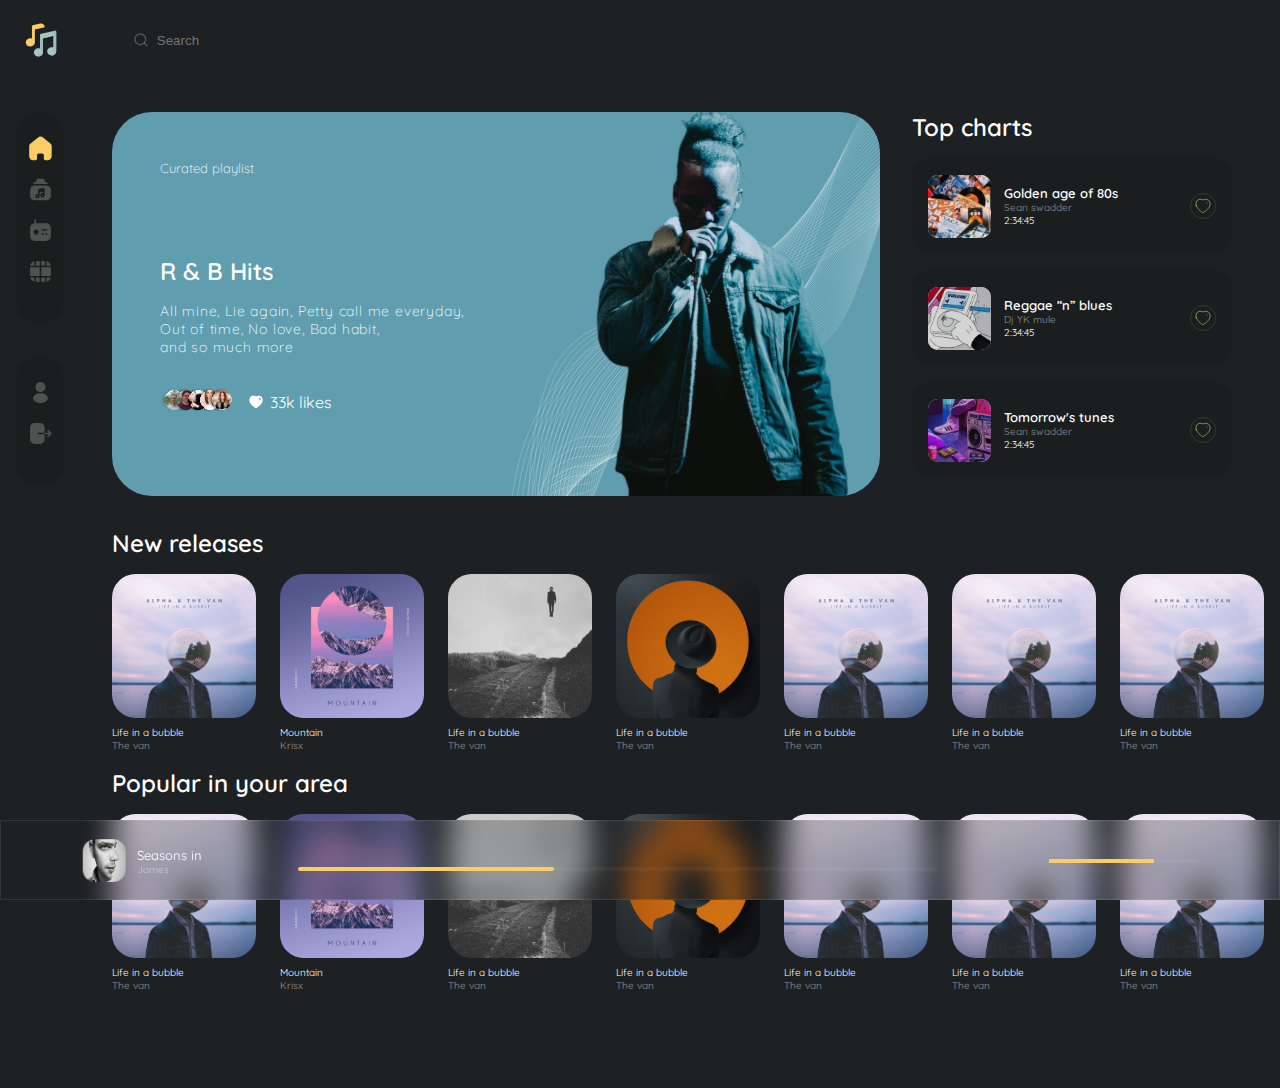
==== index.html @ 2ac87c13 "u" ====
<!DOCTYPE html>
<html lang="en">
<head>
    <meta charset="UTF-8">
    <meta name="viewport" content="width=device-width, initial-scale=1.0">
    <link rel="stylesheet" href="assets/css/style.css">
    <link rel="preconnect" href="https://fonts.googleapis.com">
    <link rel="preconnect" href="https://fonts.gstatic.com" crossorigin>
    <link href="https://fonts.googleapis.com/css2?family=Cabin:ital,wght@0,400;0,500;0,600;0,700;1,400;1,500;1,600;1,700&family=Quicksand:wght@300;400;500;600;700&display=swap" rel="stylesheet">
    <link rel="stylesheet" href="https://unicons.iconscout.com/release/v4.0.8/css/line.css">
    <title>zug music</title>
</head>
<body>
    
    <header class="flex">
        <img src="assets/img/logo.svg" alt="logo" width="34px" height="34px" class="logo">

        
        <div class="search-tab">
            <img src="assets/img/search.svg" alt="search-icon" width="16px" height="16px" class="search-icon">
            <input type="text" placeholder="Search" class="search-text">
        </div>
        <div class="menu-icon" id="menu-btn">
            <div class="menu-bar"></div>
            <div class="menu-bar"></div>
        </div>
    </header>

    <!-- Nav -->

    <nav id="nav" class="navhidden">
        <ul class="nav-top">
            <li class="flex"> <img src="assets/img/home-icon.svg" alt=""> <span class="menu-text"> Home </span>  </li>

            <li class="flex"> <img src="assets/img/playlist.svg" alt=""> <span class="menu-text"> My Collections </span> </li>

            <li class="flex"> <img src="assets/img/radio.svg" alt=""> <span class="menu-text"> Radio </span> </li>

            <li class="flex"> <img src="assets/img/videos.svg" alt="" 
                class="last-img">  <span class="menu-text"> Music Videos </span> </li>

        </ul>

        <ul class="nav-profile">
            <li class="flex"> <img src="assets/img/profile.svg" alt=""> <span class="menu-text"> Profile </span> </li>

            <li class="flex"> <img src="assets/img/Logout.svg" alt="" 
                class="last-img"> <span class="menu-text"> Log out </span> </li>
        </ul>

    </nav>



    <div class="container-home flex">

        <div class="curated-playlist">

            

                
                <p class="sub-title"> Curated playlist </p>

                <h2 class="title"> R & B Hits </h2>

                <p class="text"> All mine, Lie again, Petty call me everyday, <br> Out of time, No love, Bad habit,
                <br> and so much more </p>
                

                <div class="likes-wrap flex">
                    <div class="images-wrap">

                        <img src="assets/img/Ellipse 2.svg" alt="">
                        <img src="assets/img/Ellipse 3.svg" alt="">
                        <img src="assets/img/Ellipse 4.svg" alt="">
                        <img src="assets/img/Ellipse 5.svg" alt="">
                        <img src="assets/img/Ellipse 6.svg" alt="">

                    </div>

                    <div class="heart-wrap flex">
                        <img src="assets/img/Heart.svg" alt="" class="love-icon">

                        <p class="likes-text"> 33k likes </p>

                    </div>
                    
                    
                </div>

                    
                <img src="assets/img/home-img.svg" alt="" class="img-home">



        </div>

        <div class="top-charts">

            <h2> Top charts </h2>

            <div class="charts-container" id="chartsContainer">

                <div class="charts-wrap flex">

                    <div class="flex .song-info-wrap">
                        <img src="assets/img/chart-img1.svg" alt="">
    
                        <div class="song-info">
                            <h4 class="chart-song-title"> Golden age of 80s </h4>
                            <p class="singer"> Sean swadder </p>
                            <div class="song-length"> 2:34:45 </div>
                        </div>
                    </div>
                    
    
                    <div class="heart-wrap-strokes grid">
    
                        <img src="/assets/img/heart-orange-strokes.svg" alt="">
    
                    </div>
                    
    
                </div>
    
                <div class="charts-wrap flex">
    
                    <div class="flex .song-info-wrap">
                        <img src="assets/img/chart-img2.svg" alt="">
    
                        <div class="song-info">
                            <h4 class="chart-song-title"> Reggae “n” blues </h4>
                            <p class="singer"> Dj YK mule </p>
                            <div class="song-length"> 2:34:45 </div>
                        </div>
                    </div>
                    
    
                    <div class="heart-wrap-strokes grid">
    
                        <img src="/assets/img/heart-orange-strokes.svg" alt="">
    
                    </div>
                    
    
                </div>
    
                <div class="charts-wrap flex">
    
                    <div class="flex .song-info-wrap">
                        <img src="assets/img/chart-img3.svg" alt="">
    
                        <div class="song-info">
                            <h4 class="chart-song-title"> Tomorrow's tunes </h4>
                            <p class="singer"> Sean swadder </p>
                            <div class="song-length"> 2:34:45 </div>
                        </div>
                    </div>
                    
    
                    <div class="heart-wrap-strokes grid">
    
                        <img src="/assets/img/heart-orange-strokes.svg" alt="">
    
                    </div>
                    
    
                </div>


            </div>

           
        </div>


    </div>


    <div class="container-home new-release">
        <h2>New releases</h2>

        <div class="songs-container flex">

            <div class="song-wrap">

                <div class="song-img"></div>

                <p class="song-title"> Life in a bubble</p>

                <p class="artist">The van</p>

            </div>

            <div class="song-wrap">

                <div class="song-img2"></div>

                <p class="song-title"> Mountain </p>

                <p class="artist">Krisx</p>

            </div>

            <div class="song-wrap">

                <div class="song-img3"></div>

                <p class="song-title"> Life in a bubble</p>

                <p class="artist">The van</p>

            </div> <div class="song-wrap">

                <div class="song-img4"></div>

                <p class="song-title"> Life in a bubble</p>

                <p class="artist">The van</p>

            </div>

            <div class="song-wrap">

                <div class="song-img"></div>

                <p class="song-title"> Life in a bubble</p>

                <p class="artist">The van</p>

            </div>

            <div class="song-wrap">

                <div class="song-img"></div>

                <p class="song-title"> Life in a bubble</p>

                <p class="artist">The van</p>

            </div>

            <div class="song-wrap">

                <div class="song-img"></div>

                <p class="song-title"> Life in a bubble</p>

                <p class="artist">The van</p>

            </div>

            <div class="song-wrap">

                <div class="song-img"></div>

                <p class="song-title"> Life in a bubble</p>

                <p class="artist">The van</p>

            </div>

            

        </div>
    </div>

    <div class="container-home new-release pb">
        <h2> Popular in your area </h2>

        <div class="songs-containers flex">

            <div class="song-wrap">

                <div class="song-img"></div>

                <p class="song-title"> Life in a bubble</p>

                <p class="artist">The van</p>

            </div>

            <div class="song-wrap">

                <div class="song-img2"></div>

                <p class="song-title"> Mountain </p>

                <p class="artist">Krisx</p>

            </div>

            <div class="song-wrap">

                <div class="song-img3"></div>

                <p class="song-title"> Life in a bubble</p>

                <p class="artist">The van</p>

            </div> <div class="song-wrap">

                <div class="song-img4"></div>

                <p class="song-title"> Life in a bubble</p>

                <p class="artist">The van</p>

            </div>

            <div class="song-wrap">

                <div class="song-img"></div>

                <p class="song-title"> Life in a bubble</p>

                <p class="artist">The van</p>

            </div>

            <div class="song-wrap">

                <div class="song-img"></div>

                <p class="song-title"> Life in a bubble</p>

                <p class="artist">The van</p>

            </div>

            <div class="song-wrap">

                <div class="song-img"></div>

                <p class="song-title"> Life in a bubble</p>

                <p class="artist">The van</p>

            </div>

            <div class="song-wrap">

                <div class="song-img"></div>

                <p class="song-title"> Life in a bubble</p>

                <p class="artist">The van</p>

            </div>

            

        </div>
    </div>


    <div class="music-player">

        <div class="player-song-details flex">
            
            <div class="partist-wrap flex">

                <img src="assets/img/player-img.svg" alt="" class="player-img">

                <div class="playlist-song-info">
                    <p class="psong-name">
                        Seasons in
                    </p>
                    <p class="partist">
                        James
                    </p>
                </div>
            
            </div>

            <div class="player-btns-wrap">
                <div class="player-btns flex">


                <i class="uil uil-arrow-random player-icon"></i>
                <i class="uil uil-step-backward player-icon"></i>
                <i class="uil uil-play"></i>
                <i class="uil uil-skip-forward player-icon"></i>
                <i class="uil uil-repeat"></i>

                </div>
                

                <div class="progress-bar">
                    <div class="progress"></div>
                </div>
            </div>

            <div class="volume flex">
                <i class="uil uil-volume"></i>
                <div class="volume-progress-bar">
                    <div class="volume-progress"></div>
                </div>
            </div>
            
            
        </div>


    </div>

    <script src="assets/js/main.js"></script>

</body>
</html>
---- assets/css/style.css ----
/*==================== VARIABLES CSS ====================*/
:root {
    --header-height: 3rem;

    /*========== Colors ==========*/

    --dark-color: #1D2123;
    --dark-alt-color:  #1A1E1F;
    --light-color: #EFEEE0;
    --secondary-color: #FACD66;
    --white-color: #FFFFFF;
    --blue-color: #609EAF;
    /* --title-color: ;
    --text-color: ;
    --text-color-light: ;
    --input-color:  ;
    --body-color:  ;
    --container-color: #fff;
    --scroll-bar-color:  ;
    --scroll-thumb-color:  ; */

    /*========== Font and typography ==========*/
    --body-font: 'Quicksand', sans-serif;

    /* font-family: 'Cabin', sans-serif; */


    /* .5rem = 8px, 1rem = 16px, 1.5rem = 24px ... */
    --big-font-size: 2rem;
    --h1-font-size: 1.5rem;
    --h2-font-size: 1.25rem;
    --h3-font-size: 1.125rem;
    --normal-font-size: .938rem;
    --small-font-size: .813rem;
    --smaller-font-size: .75rem;

    /*========== Font weight ==========*/
    --font-medium: 500;
    --font-semi-bold: 600;

    /*========== Margenes Bottom ==========*/
    /* .25rem = 4px, .5rem = 8px, .75rem = 12px ... */
    --mb-0-25: .25rem;
    --mb-0-5: .5rem;
    --mb-0-75: .75rem;
    --mb-1: 1rem;
    --mb-1-5: 1.5rem;
    --mb-2: 2rem;
    --mb-2-5: 2.5rem;
    --mb-3: 3rem;

    /*========== z index ==========*/
    --z-tooltip: 10;
    --z-fixed: 100;
    --z-modal: 1000;
}

/* Font size for large devices */
@media screen and (min-width: 968px) {
    :root {
        --big-font-size: 3rem;
        --h1-font-size: 2.25rem;
        --h2-font-size: 1.5rem;
        --h3-font-size: 1.25rem;
        --normal-font-size: 1rem;
        --small-font-size: .875rem;
        --smaller-font-size: .813rem;
    }
}

/*==================== BASE ====================*/
* {
    box-sizing: border-box;
    padding: 0;
    margin: 0;
  }
  
  html {
    scroll-behavior: smooth;
  }
  
  body {
    margin: 0 0 0 0;
    font-family: var(--body-font);
    font-size: var(--normal-font-size);
    background-color: var(--dark-color);
    color: var(--white-color);
    overflow-x: hidden;
  }
  
  h1, h2, h3, h4 {
    color: var(--white-color);
    font-weight: var(--font-semi-bold);
  }
  
  ul {
    list-style: none;
  }
  
  a {
    text-decoration: none;
  }
  
  img {
    max-width: 100%;
    height: auto;
  }


/*==================== SCROLLBAR ====================*/



/* For Webkit browsers (Chrome, Safari) */
body::-webkit-scrollbar {
    width: 6px; /* Width of the scrollbar */
    height: 10px;
}

body::-webkit-scrollbar-thumb {
    background-color: #000; /* Color of the scrollbar thumb */
    border-radius: 6px; /* Border radius of the scrollbar thumb */
    height: 30px; /* Adjust the height of the scrollbar thumb */
}

body::-webkit-scrollbar-track {
    background-color: var(--dark-alt-color); /* Color of the scrollbar track */
    border-radius: 6px; /* Border radius of the scrollbar track */
}





/*==================== REUSABLE CSS CLASSES ====================*/

.flex {
    display: flex;
    align-items: center;
}

.grid {
    display: grid;
}



/* header */

header {
    justify-content: space-between;
    padding: 1rem;
}


.logo {
    margin-left: .5rem;
}

.search-tab {
    position: relative;
    display: flex;
    width: 90%;
    height: 3rem;
    align-items: center;
    left: -2rem;
}


@media (max-width: 768px) {
    .logo {
        margin-left: 0;
    }
}

@media (max-width: 1068px) {

    header {
        padding: 1rem 2.5rem;
    }

    .search-tab {
        display: none;
    }
}

@media (max-width: 480px) {
    header {
        padding: 1rem 1.5rem;
    }
}

.search-text {
    position: relative;
    width: 90%;
    height: 3rem;
    background-color: var(--dark-color);
    border: none;
    padding-left: var(--mb-3);
    color: var(--white-color);
}

.search-icon {
    position: absolute;
    z-index: var(--z-tooltip);
    margin-left: var(--mb-1-5);
    cursor: pointer;
}


.menu-bar {
    /* display: inline-block; */
    width: 25px;
    height: 2px;
    border-radius: 2px;
    background-color: #fff;
    margin-bottom: .3rem;
    /* margin: 6px 0; */
  }

  .menu-icon {
    display: flex;
    flex-direction: column;
    align-items: center;
    justify-content: center;
    width: 30px;
    height: 24px;
    cursor: pointer;
    z-index: 10;
}

@media (min-width: 1068px) {
    .menu-icon {
        display: none;
    }
}


/* nav */

nav {
    position: absolute;
}

.nav-top {
    border-radius: 2rem;
    width: 3rem;
    margin: 2rem 0 0 1rem;
    padding: 1.5rem 0;
    place-items: center;
    display: grid;
    background: var(--dark-alt-color);
}

.nav-profile {
    border-radius: 2rem;
    width: 3rem;
    margin: 2rem 0 0 1rem;
    padding: 1.5rem 0;
    place-items: center;
    display: grid;
    background: var(--dark-alt-color);
    /* top: 20rem; */
}


nav li {
    margin-bottom: 1rem;
}

nav img {
    width: 25px;
    height: 25px;
}

.last-img {
    margin-bottom: 0;
}

.menu-text {
    display: none;
}


@media (max-width: 1068px) {
    nav {
        height: 100vh;
        position: absolute;
        top: 0;
        background-color: var(--dark-alt-color);
        width: 100%;
        z-index: 5;
        padding-left: 6rem;
        padding-top: 4rem;
    }

    .navhidden {
        display: none;
    }

    .menu-text {
        display: block;
        padding-left: 1rem;
    }

    .nav-top {
        padding: 0;
        width: auto;
        place-items: flex-start;
    }

    .nav-profile {
        margin: 0rem 0 0 1rem;
        padding: 0;
        width: auto;
        place-items: flex-start;
    }

    nav li {
        margin-bottom: 3rem;
    }
}

@media (max-width: 780px) {
    nav {
        padding-left: 2rem;
        padding-top: 1rem;
    }
}


.container-home {
    position: relative;
    margin-top: 2rem;
    margin-left: 7rem;
    gap: 2rem;
}

.curated-playlist {
    position: relative;
    padding: 3rem;
    border-radius: 2.5rem;
    background: var(--blue-color);
    height: 24rem;
    width: 60vw;
    background-image: url(/assets/img/vector-home-bg.svg);
    background-repeat: no-repeat;
    background-size: contain;
    background-position: 120% 10%;
}


.curated-playlist .sub-title {
    font-weight: 300;
    font-size: var(--smaller-font-size);
    margin-bottom: 5rem;
}

.curated-playlist .title {
    margin-bottom: var(--mb-1);
}

.curated-playlist .text {
    font-size: var(--small-font-size);
    letter-spacing: 0.05rem;
    font-weight: 300;
    margin-bottom: var(--mb-2);
}


.images-wrap img:nth-child(2) {
   position: relative;
   left: -1rem;
}

.images-wrap img:nth-child(3) {
    position: relative;
    left: -2rem;
 }

 .images-wrap img:nth-child(4) {
    position: relative;
    left: -3rem;
 }

 .images-wrap img:nth-child(5) {
    position: relative;
    left: -4rem;
 }


.img-home {
    position: absolute;
    top: 0;
    right: 0;
    height: 24rem;
}


.heart-wrap {
    position: relative;
    left: -3rem;
    gap: .4rem;
}

@media (max-width: 1068px) {
   .container-home {
    flex-direction: column;
    margin: 0;
   }

   .curated-playlist {
    width: 90vw;
    border-radius: 1.5rem;
   }
}

@media (max-width: 1068px) {
    .img-home  {
        display: none;
    }
 }



 @media (max-width: 670px) {
    .curated-playlist {
        position: relative;
        background-image: none;
        padding: 2rem;
    }

    .curated-playlist .text {
        font-size: var(--small-font-size);
        letter-spacing: 0.1rem;
    }

    .curated-playlist .sub-title {
        margin-bottom: 8rem;
    }

    
    
 }

 


/* Top Charts */

/* .curated-playlist {
    position: relative;
    padding: 3rem;
    border-radius: 2.5rem;
    background: var(--blue-color);
    height: 24rem;
    width: 60vw;
    background-image: url(/assets/img/vector-home-bg.svg);
    background-repeat: no-repeat;
    background-size: contain;
    background-position: 120% 10%;
} */


.top-charts {
    height: 24rem;
    width: 25vw;
}

.top-charts h2 {
    margin-bottom: 1rem;
}

.charts-wrap {
    border-radius: 1.25rem;
    padding: 1rem;
    background-color: var(--dark-alt-color);
    height: 6rem;
    justify-content: space-between;
    margin-bottom: var(--mb-1);
}

.heart-wrap-strokes {
    border: 1px solid rgba(255, 255, 255, 0.11);
    border-radius: 50%;
    width: fit-content;
    padding: .2rem;
    display: grid;
}

.song-info {
    font-size: var(--smaller-font-size);
    margin-left: .8rem;
}

.singer {
    color: rgba(255, 255, 255, 0.50);
    font-size: x-small;
}

.song-length {
    font-size: x-small;
}


@media (max-width: 1068px) {

    .top-charts {
        height: auto;
        width: 100%;
        padding: 2rem;
        /* position: relative;
        overflow: hidden; */
         /* Additional styling for the content within the container
    */ } 

}

@media (max-width: 1068px) and (min-width: 480px) {

    .song-info {
        font-size: var(--font-medium);
    }

    .singer {
        font-size: var(--smaller-font-size);
    }

    .song-length {
        font-size: var(--smaller-font-size);
    }

}





    /* .charts-container  {
        
    } */

    /* .charts-container {
        display: grid;
        grid-template-columns: 1fr 1fr 1fr;
        width: 100%;
        overflow-x: scroll;
        overflow: hidden;
        white-space: nowrap; /* Prevent text from wrapping */
        /* padding-right: 2rem;
    } */ 

   
    /* .charts-wrap {
        width: 20.1875rem;
        height: 14.5625rem;
        margin-right: 1rem;
    } */





/* New releases */



.container-home h2 {
    margin-bottom: 1rem;
}

.pb {
    margin-top: 1rem;
    padding-bottom: 6rem;
}

@media (max-width: 768px) {
    .pb {
        padding-bottom: 8rem;
    }
}

@media (max-width: 1068px) {

    .new-release {
        padding-left: 1.5rem;
    }
}

.songs-container {
    /* cursor: grab; */
    overflow: hidden;
    white-space: nowrap;
}

.songs-containers {
    /* cursor: grab; */
    overflow: hidden;
    white-space: nowrap;
}



.song-wrap {
    font-size: x-small;
    padding-left: 1.5rem;
    display: inline-block;
    vertical-align: top;
}

.song-wrap:nth-child(1) {
    padding-left: 0;
}

.song-img {
    height: 9rem;
    width: 9rem;
    background-image: url(/assets/img/song-img1.svg);
    background-repeat: no-repeat;
    background-size: cover;
}



.song-img2 {
    height: 9rem;
    width: 9rem;
    background-image: url(/assets/img/song-img2.svg);
    background-repeat: no-repeat;
    background-size: cover;
}

.song-img3 {
    height: 9rem;
    width: 9rem;
    background-image: url(/assets/img/song-img3.svg);
    background-repeat: no-repeat;
    background-size: cover;
}

.song-img4 {
    height: 9rem;
    width: 9rem;
    background-image: url(/assets/img/song-img4.svg);
    background-repeat: no-repeat;
    background-size: cover;
}

.song-title {
    padding-top: .5rem;
}

.artist {
    color: rgba(255, 255, 255, 0.50);
}

.music-player {
    position: fixed;
    height: 5rem;
    width: 100vw;
    background: rgba(29, 33, 35, 0.30);
    backdrop-filter: blur(15px);
    border: 1px solid #ffffff1a;
    bottom: 0;
    padding: 1rem 5rem;
}




.player-img {
    width: 3rem;
    height: 3rem;
    margin-right: .5rem;
}


.psong-name {
    font-size: small;
}

.partist {
    font-size: x-small;
    color: rgba(255, 255, 255, 0.44);
}

.player-song-details {
  justify-content: space-between;
}

.player-btns {
    justify-content: center;
    padding-bottom: 1rem;
    width: 50vw;
}

.player-btns i {
    padding-right: 1rem;
}


.progress-bar {
    width: 100%;
    height: 4px;
    border-radius: 3.125rem;
    background: rgba(255, 255, 255, 0.04);
}

.progress {
    height: 4px;
    width: 40%;
    border-radius: 3.125rem;
    background: var(--secondary-color);
}

.volume {
    gap: 1rem;
}

.volume-progress-bar {
    width: 150px;
    height: 4px;
    background: rgba(255, 255, 255, 0.04);
}

.volume-progress {
    height: 100%;
    width: 70%; /* Set initial volume */
    background-color: var(--secondary-color);
}
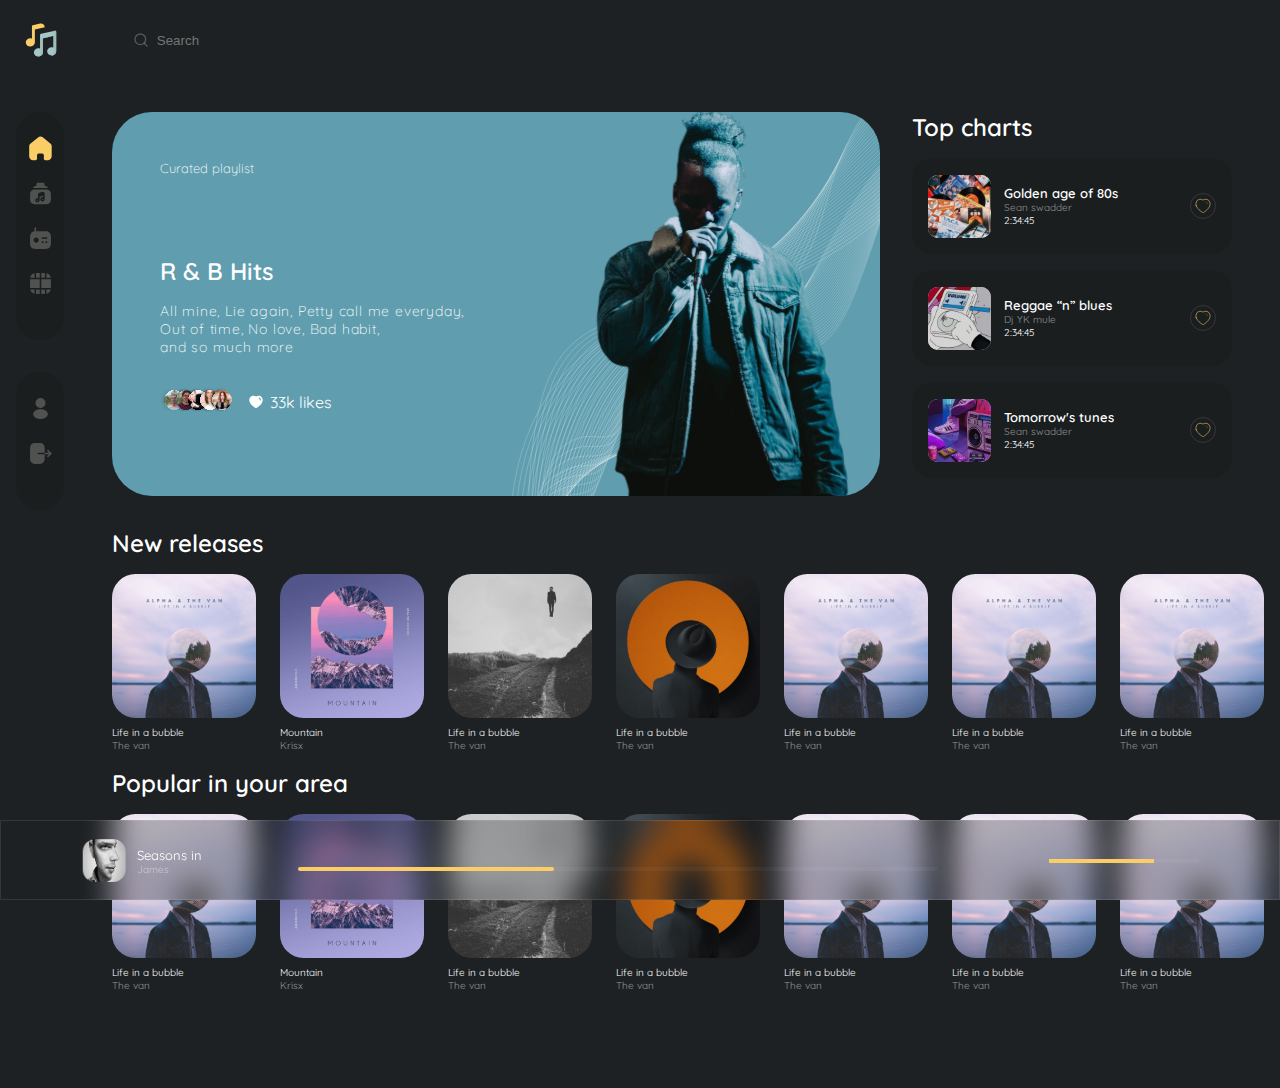
==== commit a93126ec: "added anchor link tags to the side bar nav icons" ====
--- a/index.html
+++ b/index.html
@@ -1,410 +1,343 @@
 <!DOCTYPE html>
 <html lang="en">
-<head>
-    <meta charset="UTF-8">
-    <meta name="viewport" content="width=device-width, initial-scale=1.0">
-    <link rel="stylesheet" href="assets/css/style.css">
-    <link rel="preconnect" href="https://fonts.googleapis.com">
-    <link rel="preconnect" href="https://fonts.gstatic.com" crossorigin>
-    <link href="https://fonts.googleapis.com/css2?family=Cabin:ital,wght@0,400;0,500;0,600;0,700;1,400;1,500;1,600;1,700&family=Quicksand:wght@300;400;500;600;700&display=swap" rel="stylesheet">
-    <link rel="stylesheet" href="https://unicons.iconscout.com/release/v4.0.8/css/line.css">
+  <head>
+    <meta charset="UTF-8" />
+    <meta name="viewport" content="width=device-width, initial-scale=1.0" />
+    <link rel="stylesheet" href="assets/css/style.css" />
+    <link rel="preconnect" href="https://fonts.googleapis.com" />
+    <link rel="preconnect" href="https://fonts.gstatic.com" crossorigin />
+    <link
+      href="https://fonts.googleapis.com/css2?family=Cabin:ital,wght@0,400;0,500;0,600;0,700;1,400;1,500;1,600;1,700&family=Quicksand:wght@300;400;500;600;700&display=swap"
+      rel="stylesheet"
+    />
+    <link
+      rel="stylesheet"
+      href="https://unicons.iconscout.com/release/v4.0.8/css/line.css"
+    />
     <title>zug music</title>
-</head>
-<body>
-    
+  </head>
+  <body>
     <header class="flex">
-        <img src="assets/img/logo.svg" alt="logo" width="34px" height="34px" class="logo">
-
-        
-        <div class="search-tab">
-            <img src="assets/img/search.svg" alt="search-icon" width="16px" height="16px" class="search-icon">
-            <input type="text" placeholder="Search" class="search-text">
-        </div>
-        <div class="menu-icon" id="menu-btn">
-            <div class="menu-bar"></div>
-            <div class="menu-bar"></div>
-        </div>
+      <img
+        src="assets/img/logo.svg"
+        alt="logo"
+        width="34px"
+        height="34px"
+        class="logo"
+      />
+
+      <div class="search-tab">
+        <img
+          src="assets/img/search.svg"
+          alt="search-icon"
+          width="16px"
+          height="16px"
+          class="search-icon"
+        />
+        <input type="text" placeholder="Search" class="search-text" />
+      </div>
+      <div class="menu-icon" id="menu-btn">
+        <div class="menu-bar"></div>
+        <div class="menu-bar"></div>
+      </div>
     </header>
 
     <!-- Nav -->
 
     <nav id="nav" class="navhidden">
-        <ul class="nav-top">
-            <li class="flex"> <img src="assets/img/home-icon.svg" alt=""> <span class="menu-text"> Home </span>  </li>
-
-            <li class="flex"> <img src="assets/img/playlist.svg" alt=""> <span class="menu-text"> My Collections </span> </li>
-
-            <li class="flex"> <img src="assets/img/radio.svg" alt=""> <span class="menu-text"> Radio </span> </li>
-
-            <li class="flex"> <img src="assets/img/videos.svg" alt="" 
-                class="last-img">  <span class="menu-text"> Music Videos </span> </li>
-
-        </ul>
-
-        <ul class="nav-profile">
-            <li class="flex"> <img src="assets/img/profile.svg" alt=""> <span class="menu-text"> Profile </span> </li>
-
-            <li class="flex"> <img src="assets/img/Logout.svg" alt="" 
-                class="last-img"> <span class="menu-text"> Log out </span> </li>
-        </ul>
-
+      <ul class="nav-top">
+        <li class="flex">
+          <a href="#"><img src="assets/img/home-icon.svg" alt="" /></a>
+          <span class="menu-text"> Home </span>
+        </li>
+
+        <li class="flex">
+          <a href="#"><img src="assets/img/playlist.svg" alt="" /></a>
+          <span class="menu-text"> My Collections </span>
+        </li>
+
+        <li class="flex">
+          <a href="#"><img src="assets/img/radio.svg" alt="" /></a>
+          <span class="menu-text"> Radio </span>
+        </li>
+
+        <li class="flex">
+          <a href="#"><img src="assets/img/videos.svg" alt=""class="last-img" /> </a>
+          <span class="menu-text"> Music Videos </span>
+        </li>
+      </ul>
+
+      <ul class="nav-profile">
+        <li class="flex">
+          <a href="#"><img src="assets/img/profile.svg" alt="" /></a>
+          <span class="menu-text"> Profile </span>
+        </li>
+
+        <li class="flex">
+          <a href="#"><img src="assets/img/Logout.svg" alt="" class="last-img" /> </a>
+          <span class="menu-text"> Log out </span>
+        </li>
+      </ul>
     </nav>
 
-
-
     <div class="container-home flex">
-
-        <div class="curated-playlist">
-
-            
-
-                
-                <p class="sub-title"> Curated playlist </p>
-
-                <h2 class="title"> R & B Hits </h2>
-
-                <p class="text"> All mine, Lie again, Petty call me everyday, <br> Out of time, No love, Bad habit,
-                <br> and so much more </p>
-                
-
-                <div class="likes-wrap flex">
-                    <div class="images-wrap">
-
-                        <img src="assets/img/Ellipse 2.svg" alt="">
-                        <img src="assets/img/Ellipse 3.svg" alt="">
-                        <img src="assets/img/Ellipse 4.svg" alt="">
-                        <img src="assets/img/Ellipse 5.svg" alt="">
-                        <img src="assets/img/Ellipse 6.svg" alt="">
-
-                    </div>
-
-                    <div class="heart-wrap flex">
-                        <img src="assets/img/Heart.svg" alt="" class="love-icon">
-
-                        <p class="likes-text"> 33k likes </p>
-
-                    </div>
-                    
-                    
-                </div>
-
-                    
-                <img src="assets/img/home-img.svg" alt="" class="img-home">
-
-
-
-        </div>
-
-        <div class="top-charts">
-
-            <h2> Top charts </h2>
-
-            <div class="charts-container" id="chartsContainer">
-
-                <div class="charts-wrap flex">
-
-                    <div class="flex .song-info-wrap">
-                        <img src="assets/img/chart-img1.svg" alt="">
-    
-                        <div class="song-info">
-                            <h4 class="chart-song-title"> Golden age of 80s </h4>
-                            <p class="singer"> Sean swadder </p>
-                            <div class="song-length"> 2:34:45 </div>
-                        </div>
-                    </div>
-                    
-    
-                    <div class="heart-wrap-strokes grid">
-    
-                        <img src="/assets/img/heart-orange-strokes.svg" alt="">
-    
-                    </div>
-                    
-    
-                </div>
-    
-                <div class="charts-wrap flex">
-    
-                    <div class="flex .song-info-wrap">
-                        <img src="assets/img/chart-img2.svg" alt="">
-    
-                        <div class="song-info">
-                            <h4 class="chart-song-title"> Reggae “n” blues </h4>
-                            <p class="singer"> Dj YK mule </p>
-                            <div class="song-length"> 2:34:45 </div>
-                        </div>
-                    </div>
-                    
-    
-                    <div class="heart-wrap-strokes grid">
-    
-                        <img src="/assets/img/heart-orange-strokes.svg" alt="">
-    
-                    </div>
-                    
-    
-                </div>
-    
-                <div class="charts-wrap flex">
-    
-                    <div class="flex .song-info-wrap">
-                        <img src="assets/img/chart-img3.svg" alt="">
-    
-                        <div class="song-info">
-                            <h4 class="chart-song-title"> Tomorrow's tunes </h4>
-                            <p class="singer"> Sean swadder </p>
-                            <div class="song-length"> 2:34:45 </div>
-                        </div>
-                    </div>
-                    
-    
-                    <div class="heart-wrap-strokes grid">
-    
-                        <img src="/assets/img/heart-orange-strokes.svg" alt="">
-    
-                    </div>
-                    
-    
-                </div>
-
-
-            </div>
-
-           
-        </div>
-
-
+      <div class="curated-playlist">
+        <p class="sub-title">Curated playlist</p>
+
+        <h2 class="title">R & B Hits</h2>
+
+        <p class="text">
+          All mine, Lie again, Petty call me everyday, <br />
+          Out of time, No love, Bad habit, <br />
+          and so much more
+        </p>
+
+        <div class="likes-wrap flex">
+          <div class="images-wrap">
+            <img src="assets/img/Ellipse 2.svg" alt="" />
+            <img src="assets/img/Ellipse 3.svg" alt="" />
+            <img src="assets/img/Ellipse 4.svg" alt="" />
+            <img src="assets/img/Ellipse 5.svg" alt="" />
+            <img src="assets/img/Ellipse 6.svg" alt="" />
+          </div>
+
+          <div class="heart-wrap flex">
+            <img src="assets/img/Heart.svg" alt="" class="love-icon" />
+
+            <p class="likes-text">33k likes</p>
+          </div>
+        </div>
+
+        <img src="assets/img/home-img.svg" alt="" class="img-home" />
+      </div>
+
+      <div class="top-charts">
+        <h2>Top charts</h2>
+
+        <div class="charts-container" id="chartsContainer">
+          <div class="charts-wrap flex">
+            <div class="flex .song-info-wrap">
+              <img src="assets/img/chart-img1.svg" alt="" />
+
+              <div class="song-info">
+                <h4 class="chart-song-title">Golden age of 80s</h4>
+                <p class="singer">Sean swadder</p>
+                <div class="song-length">2:34:45</div>
+              </div>
+            </div>
+
+            <div class="heart-wrap-strokes grid">
+              <img src="/assets/img/heart-orange-strokes.svg" alt="" />
+            </div>
+          </div>
+
+          <div class="charts-wrap flex">
+            <div class="flex .song-info-wrap">
+              <img src="assets/img/chart-img2.svg" alt="" />
+
+              <div class="song-info">
+                <h4 class="chart-song-title">Reggae “n” blues</h4>
+                <p class="singer">Dj YK mule</p>
+                <div class="song-length">2:34:45</div>
+              </div>
+            </div>
+
+            <div class="heart-wrap-strokes grid">
+              <img src="/assets/img/heart-orange-strokes.svg" alt="" />
+            </div>
+          </div>
+
+          <div class="charts-wrap flex">
+            <div class="flex .song-info-wrap">
+              <img src="assets/img/chart-img3.svg" alt="" />
+
+              <div class="song-info">
+                <h4 class="chart-song-title">Tomorrow's tunes</h4>
+                <p class="singer">Sean swadder</p>
+                <div class="song-length">2:34:45</div>
+              </div>
+            </div>
+
+            <div class="heart-wrap-strokes grid">
+              <img src="/assets/img/heart-orange-strokes.svg" alt="" />
+            </div>
+          </div>
+        </div>
+      </div>
     </div>
 
-
     <div class="container-home new-release">
-        <h2>New releases</h2>
-
-        <div class="songs-container flex">
-
-            <div class="song-wrap">
-
-                <div class="song-img"></div>
-
-                <p class="song-title"> Life in a bubble</p>
-
-                <p class="artist">The van</p>
-
-            </div>
-
-            <div class="song-wrap">
-
-                <div class="song-img2"></div>
-
-                <p class="song-title"> Mountain </p>
-
-                <p class="artist">Krisx</p>
-
-            </div>
-
-            <div class="song-wrap">
-
-                <div class="song-img3"></div>
-
-                <p class="song-title"> Life in a bubble</p>
-
-                <p class="artist">The van</p>
-
-            </div> <div class="song-wrap">
-
-                <div class="song-img4"></div>
-
-                <p class="song-title"> Life in a bubble</p>
-
-                <p class="artist">The van</p>
-
-            </div>
-
-            <div class="song-wrap">
-
-                <div class="song-img"></div>
-
-                <p class="song-title"> Life in a bubble</p>
-
-                <p class="artist">The van</p>
-
-            </div>
-
-            <div class="song-wrap">
-
-                <div class="song-img"></div>
-
-                <p class="song-title"> Life in a bubble</p>
-
-                <p class="artist">The van</p>
-
-            </div>
-
-            <div class="song-wrap">
-
-                <div class="song-img"></div>
-
-                <p class="song-title"> Life in a bubble</p>
-
-                <p class="artist">The van</p>
-
-            </div>
-
-            <div class="song-wrap">
-
-                <div class="song-img"></div>
-
-                <p class="song-title"> Life in a bubble</p>
-
-                <p class="artist">The van</p>
-
-            </div>
-
-            
-
-        </div>
+      <h2>New releases</h2>
+
+      <div class="songs-container flex">
+        <div class="song-wrap">
+          <div class="song-img"></div>
+
+          <p class="song-title">Life in a bubble</p>
+
+          <p class="artist">The van</p>
+        </div>
+
+        <div class="song-wrap">
+          <div class="song-img2"></div>
+
+          <p class="song-title">Mountain</p>
+
+          <p class="artist">Krisx</p>
+        </div>
+
+        <div class="song-wrap">
+          <div class="song-img3"></div>
+
+          <p class="song-title">Life in a bubble</p>
+
+          <p class="artist">The van</p>
+        </div>
+        <div class="song-wrap">
+          <div class="song-img4"></div>
+
+          <p class="song-title">Life in a bubble</p>
+
+          <p class="artist">The van</p>
+        </div>
+
+        <div class="song-wrap">
+          <div class="song-img"></div>
+
+          <p class="song-title">Life in a bubble</p>
+
+          <p class="artist">The van</p>
+        </div>
+
+        <div class="song-wrap">
+          <div class="song-img"></div>
+
+          <p class="song-title">Life in a bubble</p>
+
+          <p class="artist">The van</p>
+        </div>
+
+        <div class="song-wrap">
+          <div class="song-img"></div>
+
+          <p class="song-title">Life in a bubble</p>
+
+          <p class="artist">The van</p>
+        </div>
+
+        <div class="song-wrap">
+          <div class="song-img"></div>
+
+          <p class="song-title">Life in a bubble</p>
+
+          <p class="artist">The van</p>
+        </div>
+      </div>
     </div>
 
     <div class="container-home new-release pb">
-        <h2> Popular in your area </h2>
-
-        <div class="songs-containers flex">
-
-            <div class="song-wrap">
-
-                <div class="song-img"></div>
-
-                <p class="song-title"> Life in a bubble</p>
-
-                <p class="artist">The van</p>
-
-            </div>
-
-            <div class="song-wrap">
-
-                <div class="song-img2"></div>
-
-                <p class="song-title"> Mountain </p>
-
-                <p class="artist">Krisx</p>
-
-            </div>
-
-            <div class="song-wrap">
-
-                <div class="song-img3"></div>
-
-                <p class="song-title"> Life in a bubble</p>
-
-                <p class="artist">The van</p>
-
-            </div> <div class="song-wrap">
-
-                <div class="song-img4"></div>
-
-                <p class="song-title"> Life in a bubble</p>
-
-                <p class="artist">The van</p>
-
-            </div>
-
-            <div class="song-wrap">
-
-                <div class="song-img"></div>
-
-                <p class="song-title"> Life in a bubble</p>
-
-                <p class="artist">The van</p>
-
-            </div>
-
-            <div class="song-wrap">
-
-                <div class="song-img"></div>
-
-                <p class="song-title"> Life in a bubble</p>
-
-                <p class="artist">The van</p>
-
-            </div>
-
-            <div class="song-wrap">
-
-                <div class="song-img"></div>
-
-                <p class="song-title"> Life in a bubble</p>
-
-                <p class="artist">The van</p>
-
-            </div>
-
-            <div class="song-wrap">
-
-                <div class="song-img"></div>
-
-                <p class="song-title"> Life in a bubble</p>
-
-                <p class="artist">The van</p>
-
-            </div>
-
-            
-
-        </div>
+      <h2>Popular in your area</h2>
+
+      <div class="songs-containers flex">
+        <div class="song-wrap">
+          <div class="song-img"></div>
+
+          <p class="song-title">Life in a bubble</p>
+
+          <p class="artist">The van</p>
+        </div>
+
+        <div class="song-wrap">
+          <div class="song-img2"></div>
+
+          <p class="song-title">Mountain</p>
+
+          <p class="artist">Krisx</p>
+        </div>
+
+        <div class="song-wrap">
+          <div class="song-img3"></div>
+
+          <p class="song-title">Life in a bubble</p>
+
+          <p class="artist">The van</p>
+        </div>
+        <div class="song-wrap">
+          <div class="song-img4"></div>
+
+          <p class="song-title">Life in a bubble</p>
+
+          <p class="artist">The van</p>
+        </div>
+
+        <div class="song-wrap">
+          <div class="song-img"></div>
+
+          <p class="song-title">Life in a bubble</p>
+
+          <p class="artist">The van</p>
+        </div>
+
+        <div class="song-wrap">
+          <div class="song-img"></div>
+
+          <p class="song-title">Life in a bubble</p>
+
+          <p class="artist">The van</p>
+        </div>
+
+        <div class="song-wrap">
+          <div class="song-img"></div>
+
+          <p class="song-title">Life in a bubble</p>
+
+          <p class="artist">The van</p>
+        </div>
+
+        <div class="song-wrap">
+          <div class="song-img"></div>
+
+          <p class="song-title">Life in a bubble</p>
+
+          <p class="artist">The van</p>
+        </div>
+      </div>
     </div>
 
-
     <div class="music-player">
-
-        <div class="player-song-details flex">
-            
-            <div class="partist-wrap flex">
-
-                <img src="assets/img/player-img.svg" alt="" class="player-img">
-
-                <div class="playlist-song-info">
-                    <p class="psong-name">
-                        Seasons in
-                    </p>
-                    <p class="partist">
-                        James
-                    </p>
-                </div>
-            
-            </div>
-
-            <div class="player-btns-wrap">
-                <div class="player-btns flex">
-
-
-                <i class="uil uil-arrow-random player-icon"></i>
-                <i class="uil uil-step-backward player-icon"></i>
-                <i class="uil uil-play"></i>
-                <i class="uil uil-skip-forward player-icon"></i>
-                <i class="uil uil-repeat"></i>
-
-                </div>
-                
-
-                <div class="progress-bar">
-                    <div class="progress"></div>
-                </div>
-            </div>
-
-            <div class="volume flex">
-                <i class="uil uil-volume"></i>
-                <div class="volume-progress-bar">
-                    <div class="volume-progress"></div>
-                </div>
-            </div>
-            
-            
-        </div>
-
-
+      <div class="player-song-details flex">
+        <div class="partist-wrap flex">
+          <img src="assets/img/player-img.svg" alt="" class="player-img" />
+
+          <div class="playlist-song-info">
+            <p class="psong-name">Seasons in</p>
+            <p class="partist">James</p>
+          </div>
+        </div>
+
+        <div class="player-btns-wrap">
+          <div class="player-btns flex">
+            <i class="uil uil-arrow-random player-icon"></i>
+            <i class="uil uil-step-backward player-icon"></i>
+            <i class="uil uil-play player-icon"></i>
+            <i class="uil uil-skip-forward player-icon"></i>
+            <i class="uil uil-repeat player-icon"></i>
+          </div>
+
+          <div class="progress-bar">
+            <div class="progress"></div>
+          </div>
+        </div>
+
+        <div class="volume flex">
+          <i class="uil uil-volume"></i>
+          <div class="volume-progress-bar">
+            <div class="volume-progress"></div>
+          </div>
+        </div>
+      </div>
     </div>
 
     <script src="assets/js/main.js"></script>
-
-</body>
-</html>+  </body>
+</html>
--- a/assets/css/style.css
+++ b/assets/css/style.css
@@ -666,6 +666,20 @@
 }
 
 
+@media (max-width: 1068px) {
+    .music-player {
+        padding: 1rem 2rem;
+    }
+
+}
+
+@media (max-width: 780px) {
+    .music-player {
+        padding: 1rem 1rem;
+    }
+}
+
+
 
 
 .player-img {
@@ -692,6 +706,12 @@
     justify-content: center;
     padding-bottom: 1rem;
     width: 50vw;
+}
+
+@media (max-width: 780px) {
+    .player-btns {
+        width: 30vw;
+    }
 }
 
 .player-btns i {
@@ -723,8 +743,49 @@
     background: rgba(255, 255, 255, 0.04);
 }
 
+
+@media (max-width: 780px) {
+    .volume-progress-bar {
+        width: 15vw;
+    }
+}
+
 .volume-progress {
     height: 100%;
     width: 70%; /* Set initial volume */
     background-color: var(--secondary-color);
+}
+
+
+@media (max-width: 568px) {
+    .progress-bar {
+        display: none;
+    }
+
+
+    .player-btns {
+        justify-content: flex-end;
+        padding-bottom: 0;
+    }
+
+    .player-btns .player-icon {
+        font-size: x-large;
+    }
+
+    .player-btns .player-icon:nth-child(1) {
+        display: none;
+    }
+
+    .player-btns .player-icon:nth-child(2) {
+        display: none;
+    }
+
+    .player-btns .player-icon:nth-child(5) {
+        display: none;
+    }
+
+    
+    .volume {
+        display: none;
+    }
 }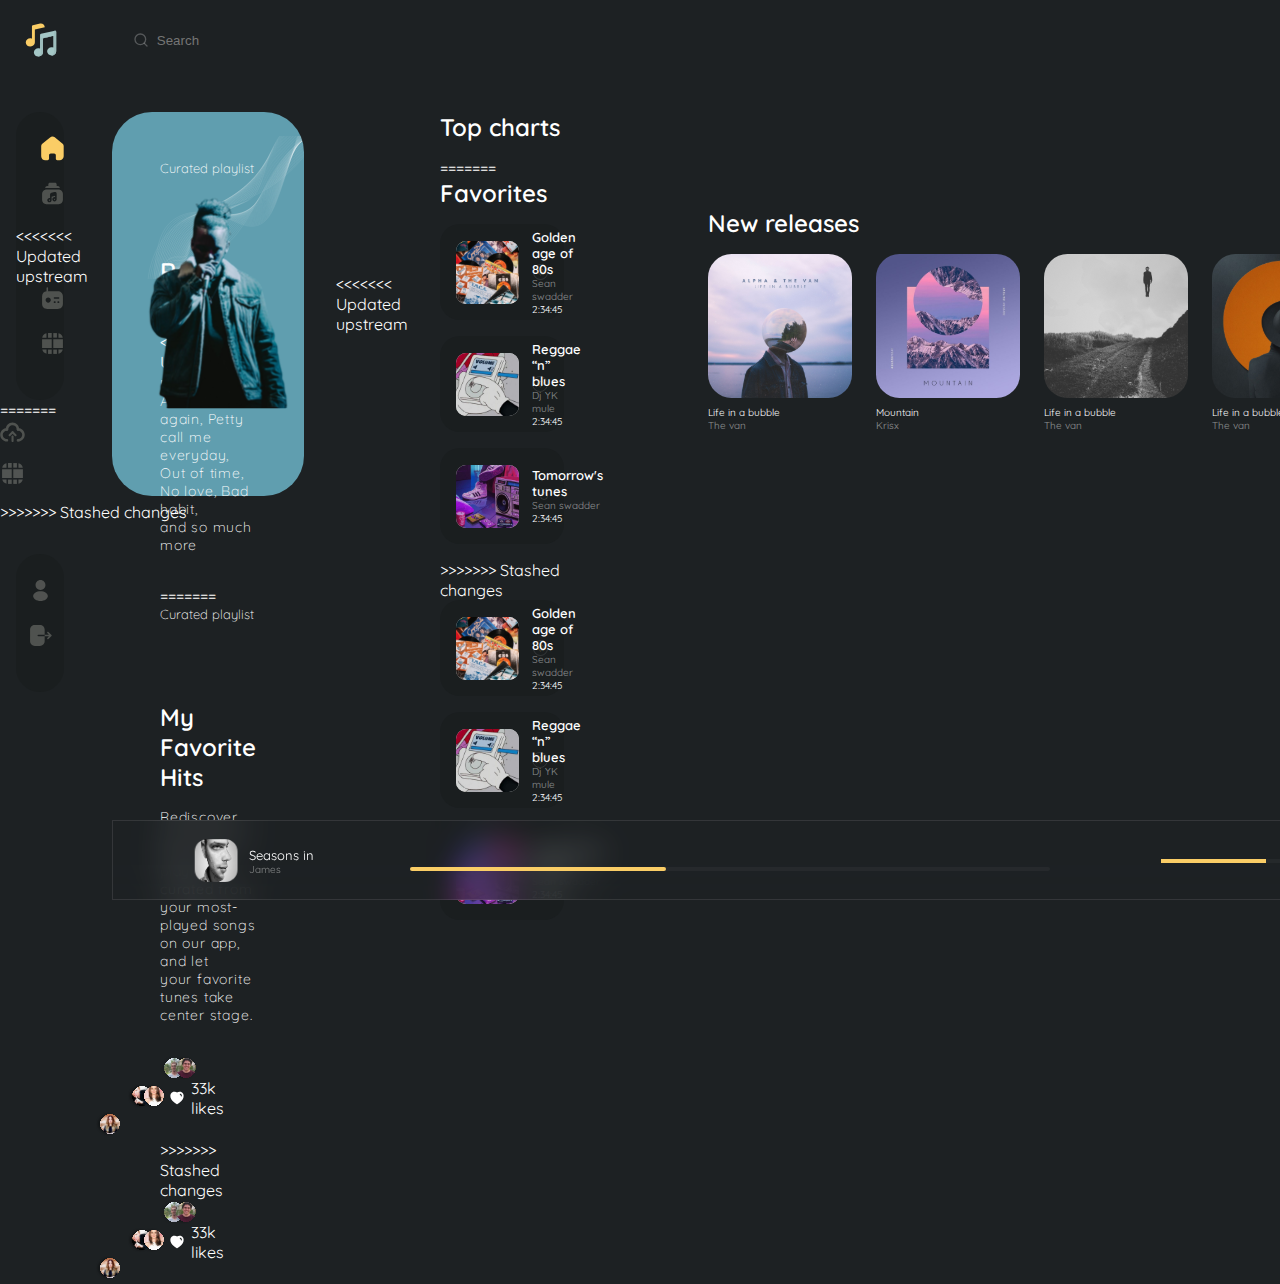
==== commit d1c306e3: "update" ====
--- a/index.html
+++ b/index.html
@@ -56,6 +56,7 @@
           <span class="menu-text"> My Collections </span>
         </li>
 
+<<<<<<< Updated upstream
         <li class="flex">
           <a href="#"><img src="assets/img/radio.svg" alt="" /></a>
           <span class="menu-text"> Radio </span>
@@ -66,6 +67,12 @@
           <span class="menu-text"> Music Videos </span>
         </li>
       </ul>
+=======
+            <li class="flex"> <img src="assets/img/upload.svg" alt=""> <span class="menu-text"> Upload Your Songs </span> </li>
+
+            <li class="flex"> <img src="assets/img/videos.svg" alt="" 
+                class="last-img">  <span class="menu-text"> Top Music </span> </li>
+>>>>>>> Stashed changes
 
       <ul class="nav-profile">
         <li class="flex">
@@ -86,11 +93,47 @@
 
         <h2 class="title">R & B Hits</h2>
 
+<<<<<<< Updated upstream
         <p class="text">
           All mine, Lie again, Petty call me everyday, <br />
           Out of time, No love, Bad habit, <br />
           and so much more
         </p>
+=======
+            
+
+                
+                <p class="sub-title"> Curated playlist </p>
+
+                <h2 class="title"> My Favorite Hits </h2>
+
+                <p class="text"> Rediscover your top hits! Dive into a playlist curated from <br> your most-played songs on our app, and let <br> your favorite tunes take center stage. </p>
+                
+
+                <div class="likes-wrap flex">
+                    <div class="images-wrap">
+
+                        <img src="assets/img/Ellipse 2.svg" alt="">
+                        <img src="assets/img/Ellipse 3.svg" alt="">
+                        <img src="assets/img/Ellipse 4.svg" alt="">
+                        <img src="assets/img/Ellipse 5.svg" alt="">
+                        <img src="assets/img/Ellipse 6.svg" alt="">
+
+                    </div>
+
+                    <div class="heart-wrap flex">
+                        <img src="assets/img/Heart.svg" alt="" class="love-icon">
+
+                        <p class="likes-text"> 33k likes </p>
+
+                    </div>
+                    
+                    
+                </div>
+
+                    
+                <img src="assets/img/home-img.svg" alt="" class="img-home">
+>>>>>>> Stashed changes
 
         <div class="likes-wrap flex">
           <div class="images-wrap">
@@ -111,8 +154,80 @@
         <img src="assets/img/home-img.svg" alt="" class="img-home" />
       </div>
 
+<<<<<<< Updated upstream
       <div class="top-charts">
         <h2>Top charts</h2>
+=======
+            <h2> Favorites </h2>
+
+            <div class="charts-container" id="chartsContainer">
+
+                <div class="charts-wrap flex">
+
+                    <div class="flex .song-info-wrap">
+                        <img src="assets/img/chart-img1.svg" alt="">
+    
+                        <div class="song-info">
+                            <h4 class="chart-song-title"> Golden age of 80s </h4>
+                            <p class="singer"> Sean swadder </p>
+                            <div class="song-length"> 2:34:45 </div>
+                        </div>
+                    </div>
+                    
+    
+                    <div class="heart-wrap-strokes grid">
+    
+                        <img src="/assets/img/heart-orange-strokes.svg" alt="">
+    
+                    </div>
+                    
+    
+                </div>
+    
+                <div class="charts-wrap flex">
+    
+                    <div class="flex .song-info-wrap">
+                        <img src="assets/img/chart-img2.svg" alt="">
+    
+                        <div class="song-info">
+                            <h4 class="chart-song-title"> Reggae “n” blues </h4>
+                            <p class="singer"> Dj YK mule </p>
+                            <div class="song-length"> 2:34:45 </div>
+                        </div>
+                    </div>
+                    
+    
+                    <div class="heart-wrap-strokes grid">
+    
+                        <img src="/assets/img/heart-orange-strokes.svg" alt="">
+    
+                    </div>
+                    
+    
+                </div>
+    
+                <div class="charts-wrap flex">
+    
+                    <div class="flex .song-info-wrap">
+                        <img src="assets/img/chart-img3.svg" alt="">
+    
+                        <div class="song-info">
+                            <h4 class="chart-song-title"> Tomorrow's tunes </h4>
+                            <p class="singer"> Sean swadder </p>
+                            <div class="song-length"> 2:34:45 </div>
+                        </div>
+                    </div>
+                    
+    
+                    <div class="heart-wrap-strokes grid">
+    
+                        <img src="/assets/img/heart-orange-strokes.svg" alt="">
+    
+                    </div>
+                    
+    
+                </div>
+>>>>>>> Stashed changes
 
         <div class="charts-container" id="chartsContainer">
           <div class="charts-wrap flex">
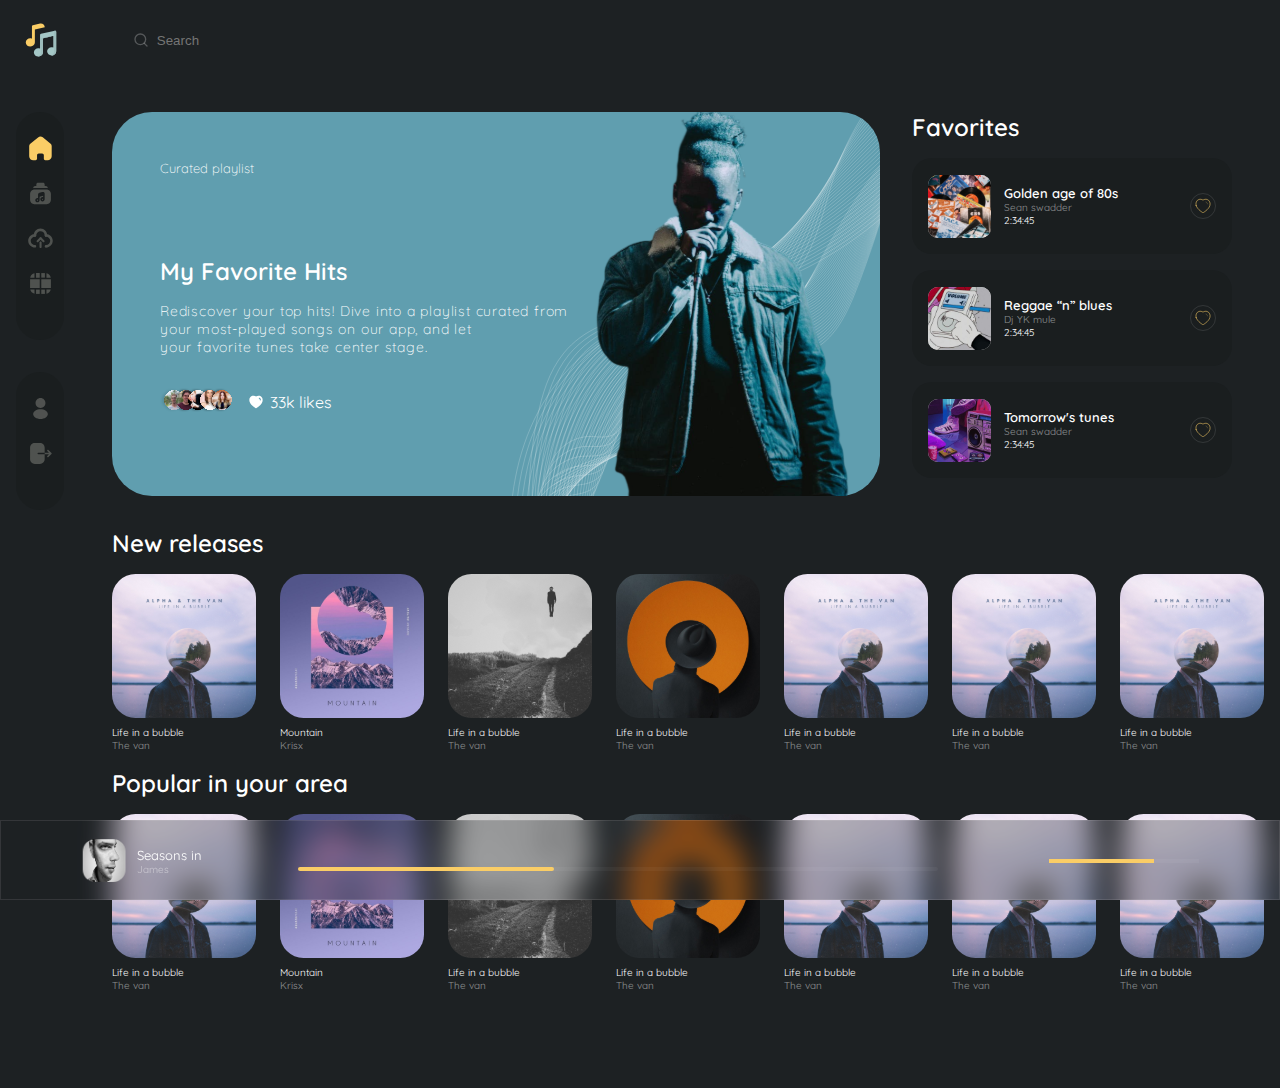
==== commit 986d696c: "update" ====
--- a/index.html
+++ b/index.html
@@ -56,23 +56,16 @@
           <span class="menu-text"> My Collections </span>
         </li>
 
-<<<<<<< Updated upstream
-        <li class="flex">
-          <a href="#"><img src="assets/img/radio.svg" alt="" /></a>
-          <span class="menu-text"> Radio </span>
+        <li class="flex">
+          <a href="#"><img src="assets/img/upload.svg" alt="" /></a>
+          <span class="menu-text"> Upload Your Songs </span>
         </li>
 
         <li class="flex">
           <a href="#"><img src="assets/img/videos.svg" alt=""class="last-img" /> </a>
-          <span class="menu-text"> Music Videos </span>
+          <span class="menu-text"> Top Music </span>
         </li>
       </ul>
-=======
-            <li class="flex"> <img src="assets/img/upload.svg" alt=""> <span class="menu-text"> Upload Your Songs </span> </li>
-
-            <li class="flex"> <img src="assets/img/videos.svg" alt="" 
-                class="last-img">  <span class="menu-text"> Top Music </span> </li>
->>>>>>> Stashed changes
 
       <ul class="nav-profile">
         <li class="flex">
@@ -91,49 +84,11 @@
       <div class="curated-playlist">
         <p class="sub-title">Curated playlist</p>
 
-        <h2 class="title">R & B Hits</h2>
-
-<<<<<<< Updated upstream
-        <p class="text">
-          All mine, Lie again, Petty call me everyday, <br />
-          Out of time, No love, Bad habit, <br />
-          and so much more
-        </p>
-=======
-            
-
-                
-                <p class="sub-title"> Curated playlist </p>
-
-                <h2 class="title"> My Favorite Hits </h2>
-
-                <p class="text"> Rediscover your top hits! Dive into a playlist curated from <br> your most-played songs on our app, and let <br> your favorite tunes take center stage. </p>
-                
-
-                <div class="likes-wrap flex">
-                    <div class="images-wrap">
-
-                        <img src="assets/img/Ellipse 2.svg" alt="">
-                        <img src="assets/img/Ellipse 3.svg" alt="">
-                        <img src="assets/img/Ellipse 4.svg" alt="">
-                        <img src="assets/img/Ellipse 5.svg" alt="">
-                        <img src="assets/img/Ellipse 6.svg" alt="">
-
-                    </div>
-
-                    <div class="heart-wrap flex">
-                        <img src="assets/img/Heart.svg" alt="" class="love-icon">
-
-                        <p class="likes-text"> 33k likes </p>
-
-                    </div>
-                    
-                    
-                </div>
-
-                    
-                <img src="assets/img/home-img.svg" alt="" class="img-home">
->>>>>>> Stashed changes
+        <h2 class="title"> My Favorite Hits </h2>
+
+        <p class="text"> Rediscover your top hits! Dive into a playlist curated from <br> 
+            your most-played songs on our app, and let <br> your favorite tunes 
+            take center stage. </p>
 
         <div class="likes-wrap flex">
           <div class="images-wrap">
@@ -154,80 +109,8 @@
         <img src="assets/img/home-img.svg" alt="" class="img-home" />
       </div>
 
-<<<<<<< Updated upstream
       <div class="top-charts">
-        <h2>Top charts</h2>
-=======
-            <h2> Favorites </h2>
-
-            <div class="charts-container" id="chartsContainer">
-
-                <div class="charts-wrap flex">
-
-                    <div class="flex .song-info-wrap">
-                        <img src="assets/img/chart-img1.svg" alt="">
-    
-                        <div class="song-info">
-                            <h4 class="chart-song-title"> Golden age of 80s </h4>
-                            <p class="singer"> Sean swadder </p>
-                            <div class="song-length"> 2:34:45 </div>
-                        </div>
-                    </div>
-                    
-    
-                    <div class="heart-wrap-strokes grid">
-    
-                        <img src="/assets/img/heart-orange-strokes.svg" alt="">
-    
-                    </div>
-                    
-    
-                </div>
-    
-                <div class="charts-wrap flex">
-    
-                    <div class="flex .song-info-wrap">
-                        <img src="assets/img/chart-img2.svg" alt="">
-    
-                        <div class="song-info">
-                            <h4 class="chart-song-title"> Reggae “n” blues </h4>
-                            <p class="singer"> Dj YK mule </p>
-                            <div class="song-length"> 2:34:45 </div>
-                        </div>
-                    </div>
-                    
-    
-                    <div class="heart-wrap-strokes grid">
-    
-                        <img src="/assets/img/heart-orange-strokes.svg" alt="">
-    
-                    </div>
-                    
-    
-                </div>
-    
-                <div class="charts-wrap flex">
-    
-                    <div class="flex .song-info-wrap">
-                        <img src="assets/img/chart-img3.svg" alt="">
-    
-                        <div class="song-info">
-                            <h4 class="chart-song-title"> Tomorrow's tunes </h4>
-                            <p class="singer"> Sean swadder </p>
-                            <div class="song-length"> 2:34:45 </div>
-                        </div>
-                    </div>
-                    
-    
-                    <div class="heart-wrap-strokes grid">
-    
-                        <img src="/assets/img/heart-orange-strokes.svg" alt="">
-    
-                    </div>
-                    
-    
-                </div>
->>>>>>> Stashed changes
+        <h2> Favorites </h2>
 
         <div class="charts-container" id="chartsContainer">
           <div class="charts-wrap flex">
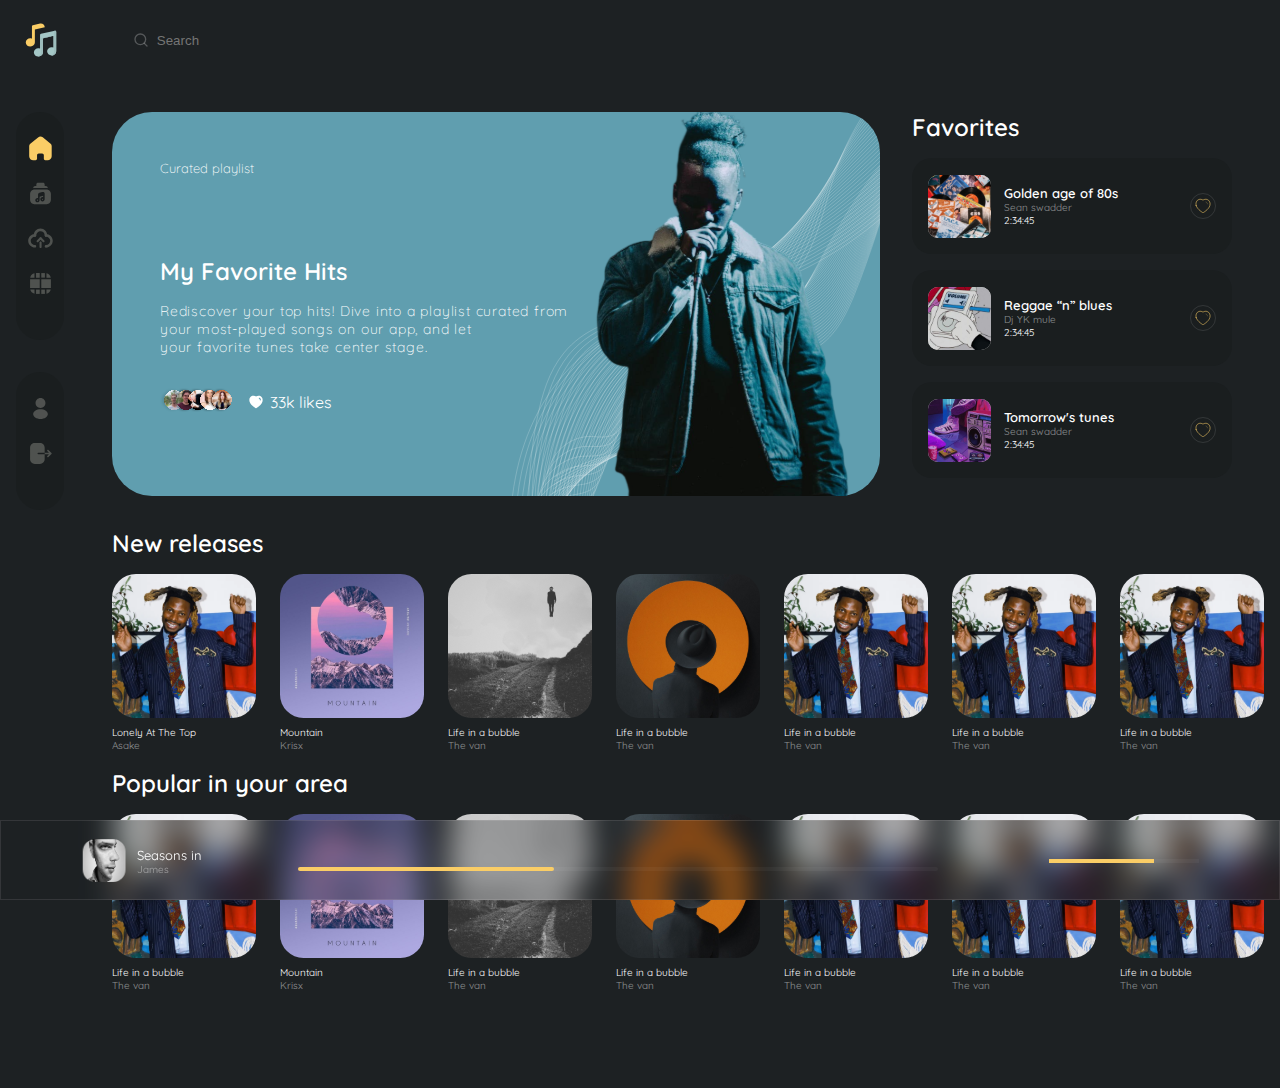
==== commit 637f0193: "update" ====
--- a/index.html
+++ b/index.html
@@ -57,8 +57,8 @@
         </li>
 
         <li class="flex">
-          <a href="#"><img src="assets/img/upload.svg" alt="" /></a>
-          <span class="menu-text"> Upload Your Songs </span>
+          <a href="upload.html"><img src="assets/img/upload.svg" alt="" /> </a>
+          <a href="upload.html"> <span class="menu-text"> Upload Your Songs </span> </a>
         </li>
 
         <li class="flex">
@@ -171,9 +171,9 @@
         <div class="song-wrap">
           <div class="song-img"></div>
 
-          <p class="song-title">Life in a bubble</p>
-
-          <p class="artist">The van</p>
+          <p class="song-title">Lonely At The Top</p>
+
+          <p class="artist">Asake</p>
         </div>
 
         <div class="song-wrap">
--- a/assets/css/style.css
+++ b/assets/css/style.css
@@ -615,9 +615,10 @@
 .song-img {
     height: 9rem;
     width: 9rem;
-    background-image: url(/assets/img/song-img1.svg);
+    background-image: url(/assets/img/work-of-art.svg);
     background-repeat: no-repeat;
     background-size: cover;
+    border-radius: 1.5rem;
 }
 
 
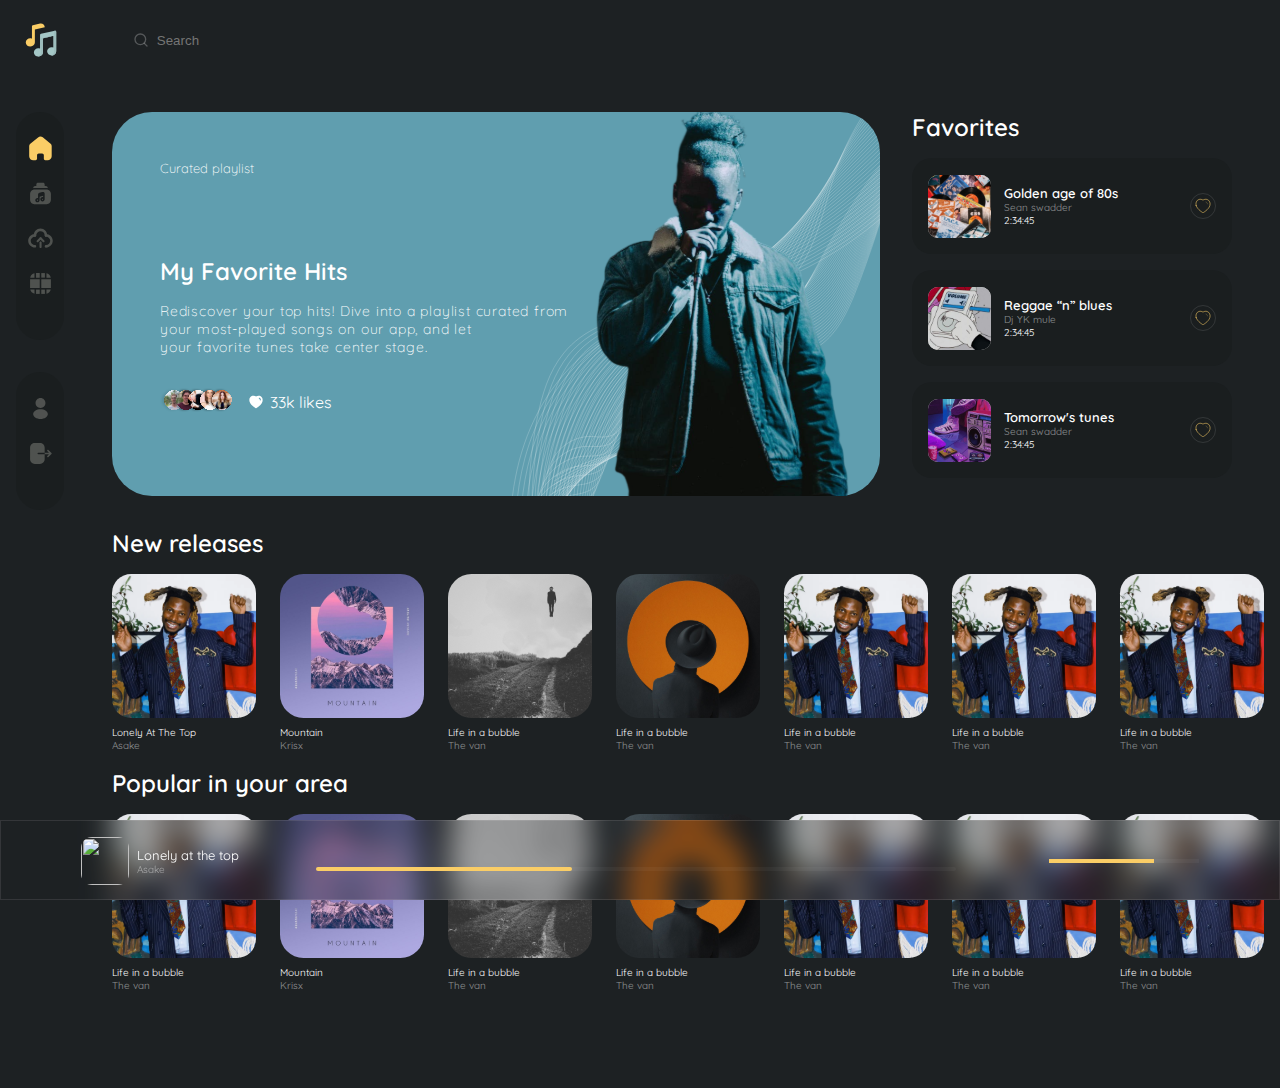
==== commit 607c685f: "update" ====
--- a/index.html
+++ b/index.html
@@ -305,21 +305,22 @@
     <div class="music-player">
       <div class="player-song-details flex">
         <div class="partist-wrap flex">
-          <img src="assets/img/player-img.svg" alt="" class="player-img" />
+          <audio src="assets/audio/lonely-at-the-top.mp3" class="audio"></audio>
+          <img src="assets/img/work-of-art.svg" alt="" class="player-img" />
 
           <div class="playlist-song-info">
-            <p class="psong-name">Seasons in</p>
-            <p class="partist">James</p>
+            <p class="psong-name">Lonely at the top</p>
+            <p class="partist">Asake</p>
           </div>
         </div>
 
         <div class="player-btns-wrap">
           <div class="player-btns flex">
-            <i class="uil uil-arrow-random player-icon"></i>
-            <i class="uil uil-step-backward player-icon"></i>
-            <i class="uil uil-play player-icon"></i>
-            <i class="uil uil-skip-forward player-icon"></i>
-            <i class="uil uil-repeat player-icon"></i>
+            <i class="uil uil-arrow-random player-icon random-btn"></i>
+            <i class="uil uil-step-backward player-icon back-btn"></i>
+            <i class="uil uil-play player-icon play-btn"></i>
+            <i class="uil uil-skip-forward player-icon forward-btn"></i>
+            <i class="uil uil-repeat player-icon repeat-btn"></i>
           </div>
 
           <div class="progress-bar">
@@ -328,7 +329,7 @@
         </div>
 
         <div class="volume flex">
-          <i class="uil uil-volume"></i>
+          <i class="uil uil-volume volume-icon"></i>
           <div class="volume-progress-bar">
             <div class="volume-progress"></div>
           </div>
--- a/assets/css/style.css
+++ b/assets/css/style.css
@@ -618,7 +618,7 @@
     background-image: url(/assets/img/work-of-art.svg);
     background-repeat: no-repeat;
     background-size: cover;
-    border-radius: 1.5rem;
+    border-radius: 1.2rem;
 }
 
 
@@ -687,6 +687,7 @@
     width: 3rem;
     height: 3rem;
     margin-right: .5rem;
+    border-radius: .7rem;
 }
 
 
